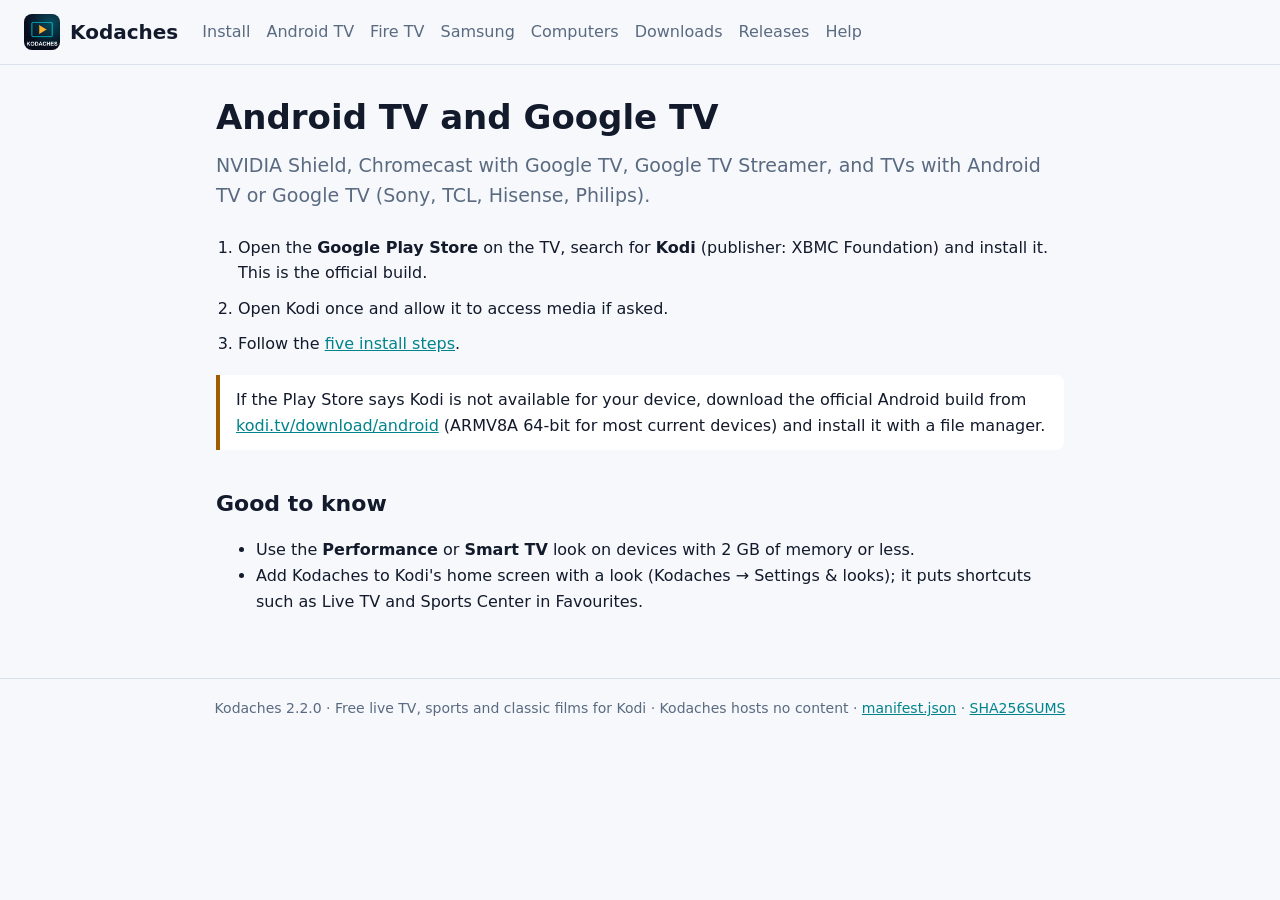
==== android/index.html @ f25d89f1 "Kodaches 2.2.0" ====
<!doctype html>
<html lang="en">
<head>
<meta charset="utf-8">
<meta name="viewport" content="width=device-width, initial-scale=1">
<title>Android TV and Google TV · Kodaches</title>
<meta name="description" content="Install Kodaches for Kodi on Android TV, Fire TV, Windows, Linux and macOS.">
<link rel="icon" href="../assets/icon.png">
<link rel="stylesheet" href="../assets/site.css">
</head>
<body>
<header class="top">
  <a class="brand" href="../"><img src="../assets/icon.png" alt="" width="36" height="36">Kodaches</a>
  <nav>
    <a href="../install/">Install</a>
    <a href="../android/">Android TV</a>
    <a href="../firetv/">Fire TV</a>
    <a href="../samsung/">Samsung</a>
    <a href="../windows-linux/">Computers</a>
    <a href="../downloads/">Downloads</a>
    <a href="../releases/">Releases</a>
    <a href="../troubleshooting/">Help</a>
  </nav>
</header>
<main>
<h1>Android TV and Google TV</h1>
<p class="lead">NVIDIA Shield, Chromecast with Google TV, Google TV Streamer, and TVs with Android TV or Google TV (Sony, TCL, Hisense, Philips).</p>
<ol class="steps">
  <li>Open the <strong>Google Play Store</strong> on the TV, search for <strong>Kodi</strong> (publisher: XBMC Foundation) and install it. This is the official build.</li>
  <li>Open Kodi once and allow it to access media if asked.</li>
  <li>Follow the <a href="../install/">five install steps</a>.</li>
</ol>
<div class="note">If the Play Store says Kodi is not available for your device, download the official Android build from <a href="https://kodi.tv/download/android/">kodi.tv/download/android</a> (ARMV8A 64-bit for most current devices) and install it with a file manager.</div>
<h2>Good to know</h2>
<ul>
  <li>Use the <strong>Performance</strong> or <strong>Smart TV</strong> look on devices with 2 GB of memory or less.</li>
  <li>Add Kodaches to Kodi's home screen with a look (Kodaches → Settings &amp; looks); it puts shortcuts such as Live TV and Sports Center in Favourites.</li>
</ul>
</main>
<footer>
  Kodaches 2.2.0 · Free live TV, sports and classic films for Kodi · Kodaches hosts no content
  · <a href="../manifest.json">manifest.json</a> · <a href="../SHA256SUMS">SHA256SUMS</a>
</footer>
</body>
</html>
---- assets/site.css ----
:root{--bg:#0a1022;--panel:#121a33;--line:#24304f;--text:#e9eef7;--muted:#9fb0c8;--accent:#00b4be;--warm:#ffb02e;--code:#0d1530}
@media (prefers-color-scheme:light){:root{--bg:#f6f8fb;--panel:#fff;--line:#dbe2ec;--text:#121a2b;--muted:#5a6a80;--accent:#00838b;--warm:#a15c00;--code:#eef2f7}}
*{box-sizing:border-box}
body{margin:0;background:var(--bg);color:var(--text);font:16px/1.6 system-ui,-apple-system,"Segoe UI",Roboto,sans-serif}
a{color:var(--accent)}
.top{display:flex;flex-wrap:wrap;align-items:center;gap:12px 24px;padding:14px 24px;border-bottom:1px solid var(--line)}
.brand{display:flex;align-items:center;gap:10px;font-weight:700;font-size:20px;color:var(--text);text-decoration:none}
.brand img{border-radius:8px}
nav{display:flex;flex-wrap:wrap;gap:4px 16px}
nav a{color:var(--muted);text-decoration:none;font-weight:500}
nav a:hover{color:var(--text)}
main{max-width:880px;margin:0 auto;padding:32px 16px 48px}
h1{font-size:34px;line-height:1.2;margin:0 0 12px}
h2{font-size:22px;margin:36px 0 10px}
.lead{font-size:19px;color:var(--muted);margin:0 0 24px}
.cards{display:grid;grid-template-columns:repeat(auto-fit,minmax(220px,1fr));gap:14px;margin:24px 0}
.card{background:var(--panel);border:1px solid var(--line);border-radius:12px;padding:16px 18px;text-decoration:none;color:var(--text)}
.card strong{display:block;font-size:18px;margin-bottom:4px}
.card span{color:var(--muted);font-size:15px}
a.card:hover{border-color:var(--accent)}
ol.steps{padding-left:22px}
ol.steps li{margin:10px 0}
code,.url{background:var(--code);border:1px solid var(--line);border-radius:6px;padding:2px 7px;font:15px ui-monospace,SFMono-Regular,Menlo,monospace;word-break:break-all}
.url{display:inline-block;font-size:17px;padding:6px 10px;margin:4px 0}
.note{border-left:4px solid var(--warm);background:var(--panel);padding:12px 16px;border-radius:0 8px 8px 0;margin:18px 0}
.ok{border-left-color:var(--accent)}
table{width:100%;border-collapse:collapse;margin:12px 0;font-size:15px}
th,td{text-align:left;padding:8px 10px;border-bottom:1px solid var(--line);vertical-align:top}
td code{font-size:13px}
.qr{display:flex;flex-wrap:wrap;gap:24px;margin:16px 0}
.qr figure{margin:0;text-align:center;color:var(--muted);font-size:14px}
.qr img{width:180px;height:180px;background:#fff;padding:6px;border-radius:8px}
footer{border-top:1px solid var(--line);color:var(--muted);font-size:14px;padding:18px 24px;text-align:center}
@media (max-width:600px){h1{font-size:28px}.top{padding:12px 16px}}
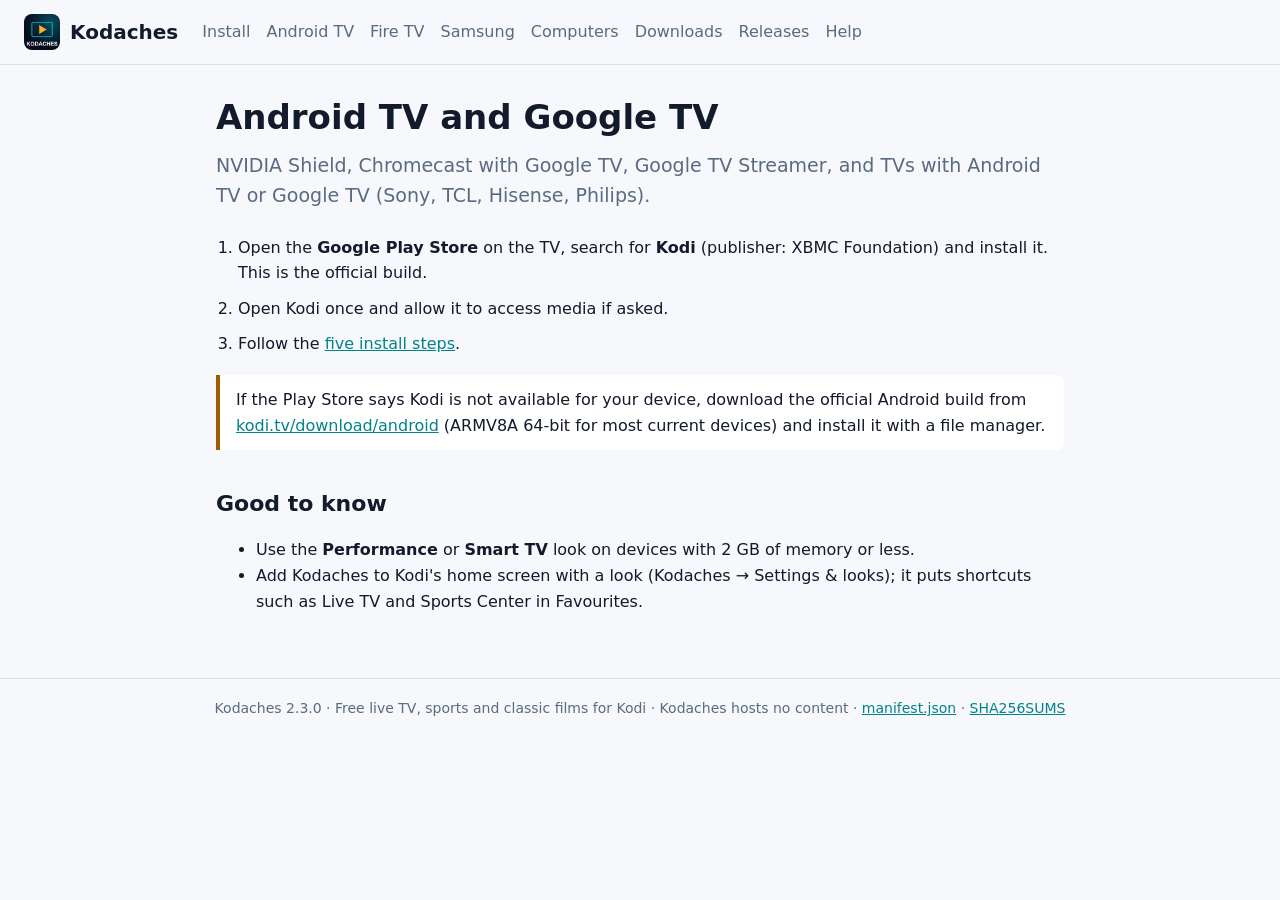
==== commit 6f545544: "Kodaches 2.3.0" ====
--- a/android/index.html
+++ b/android/index.html
@@ -38,7 +38,7 @@
 </ul>
 </main>
 <footer>
-  Kodaches 2.2.0 · Free live TV, sports and classic films for Kodi · Kodaches hosts no content
+  Kodaches 2.3.0 · Free live TV, sports and classic films for Kodi · Kodaches hosts no content
   · <a href="../manifest.json">manifest.json</a> · <a href="../SHA256SUMS">SHA256SUMS</a>
 </footer>
 </body>
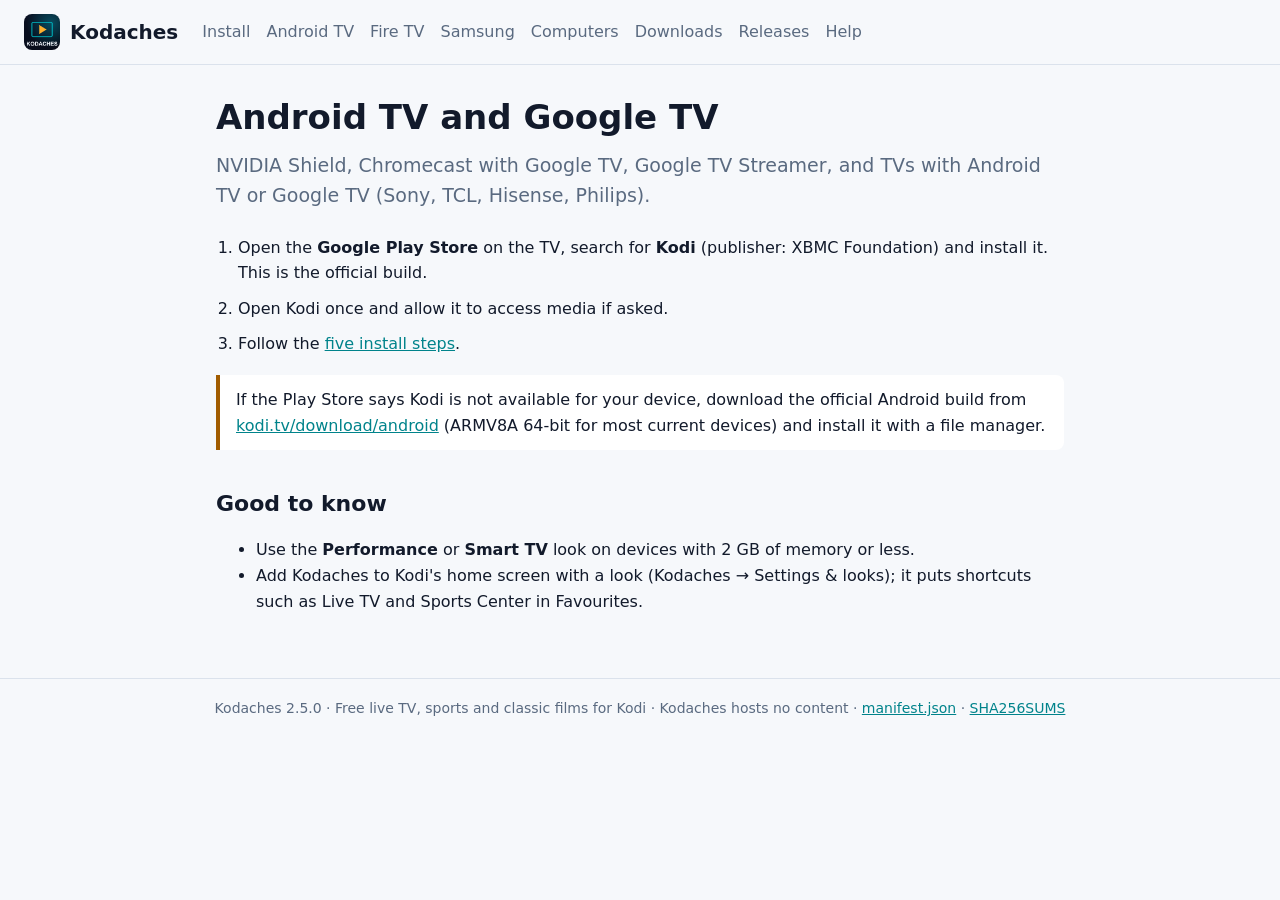
==== commit 4166c3a4: "Kodaches 2.5.0" ====
--- a/android/index.html
+++ b/android/index.html
@@ -38,7 +38,7 @@
 </ul>
 </main>
 <footer>
-  Kodaches 2.3.0 · Free live TV, sports and classic films for Kodi · Kodaches hosts no content
+  Kodaches 2.5.0 · Free live TV, sports and classic films for Kodi · Kodaches hosts no content
   · <a href="../manifest.json">manifest.json</a> · <a href="../SHA256SUMS">SHA256SUMS</a>
 </footer>
 </body>
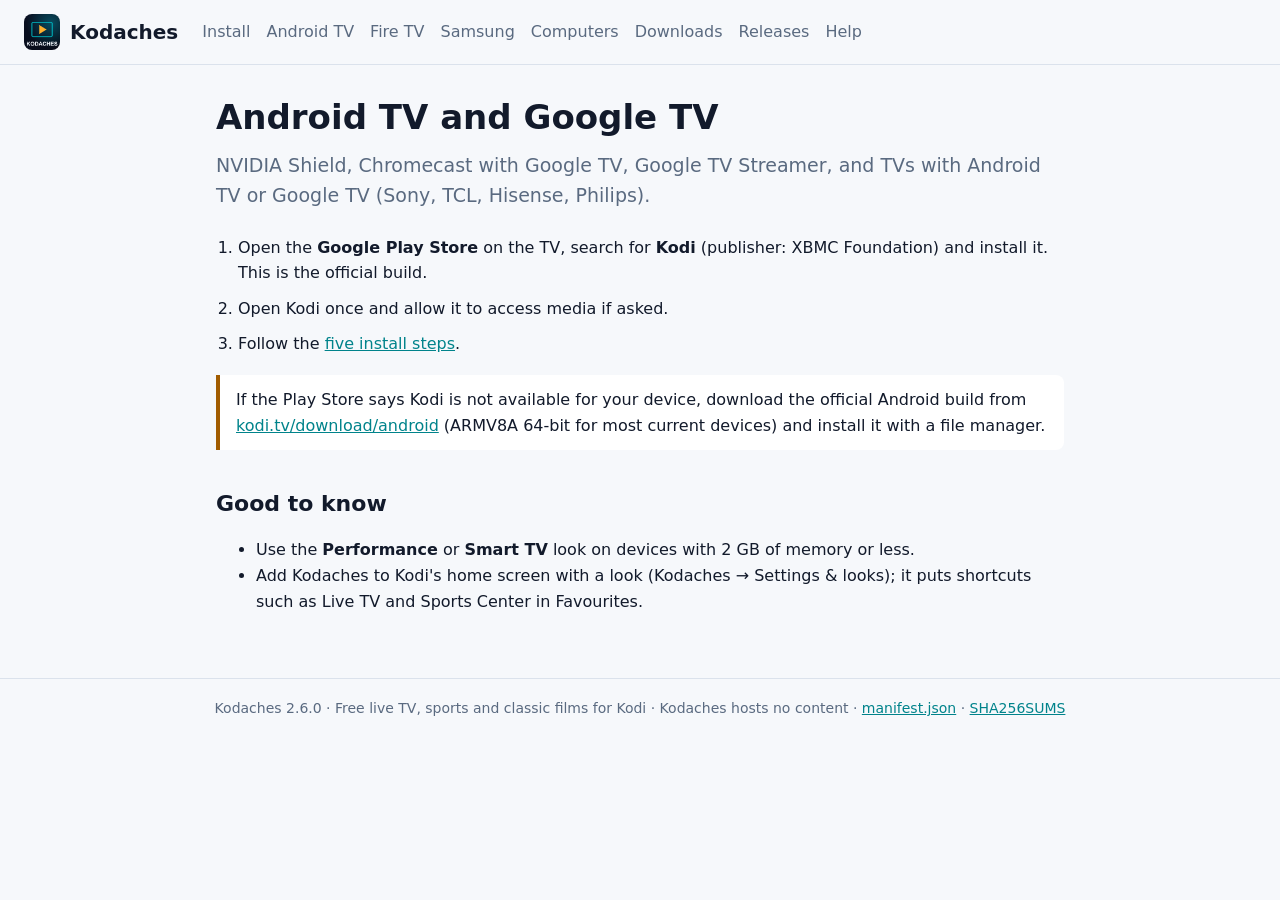
==== commit 8b6a3755: "Kodaches 2.6.0" ====
--- a/android/index.html
+++ b/android/index.html
@@ -38,7 +38,7 @@
 </ul>
 </main>
 <footer>
-  Kodaches 2.5.0 · Free live TV, sports and classic films for Kodi · Kodaches hosts no content
+  Kodaches 2.6.0 · Free live TV, sports and classic films for Kodi · Kodaches hosts no content
   · <a href="../manifest.json">manifest.json</a> · <a href="../SHA256SUMS">SHA256SUMS</a>
 </footer>
 </body>
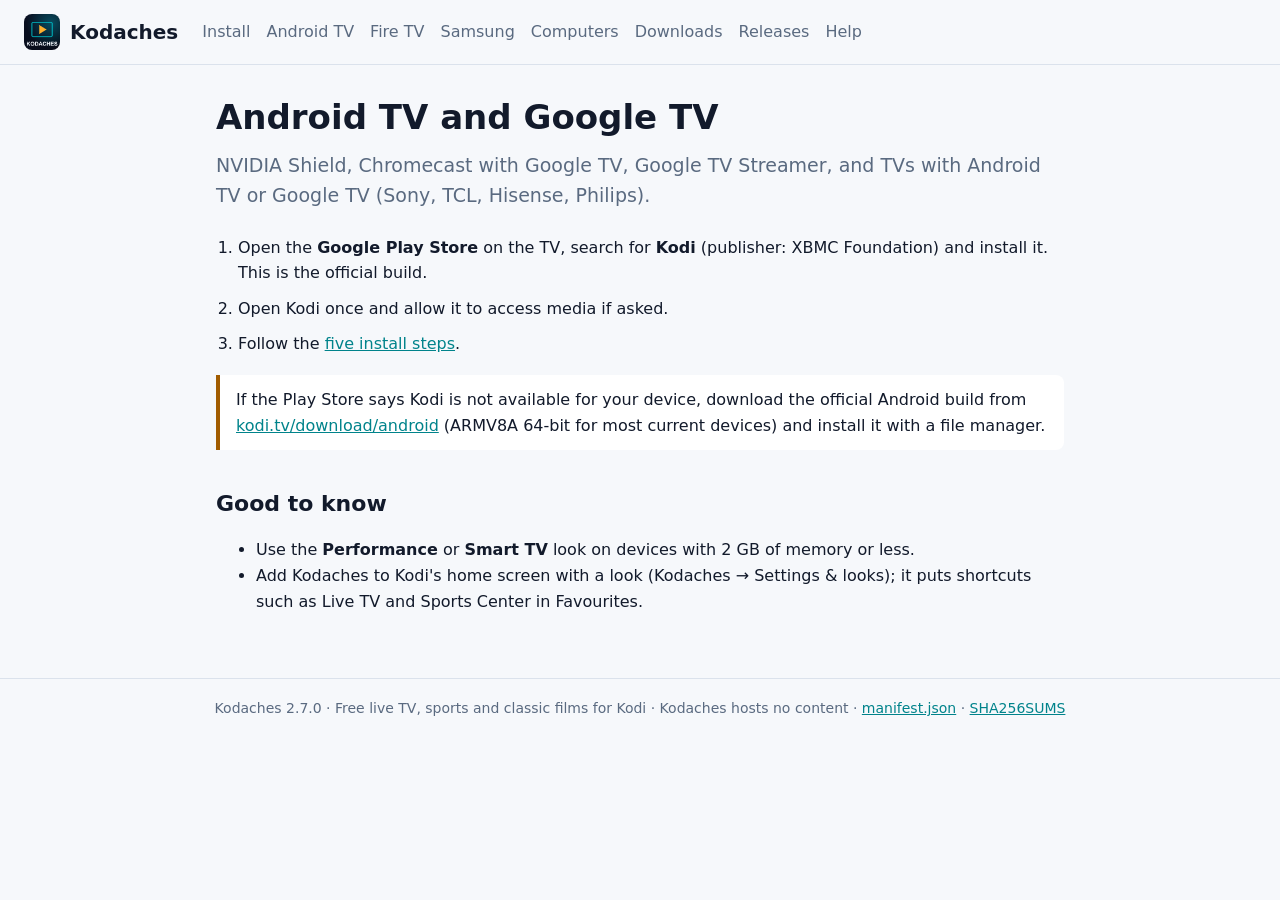
==== commit c5889a7f: "Kodaches 2.7.0" ====
--- a/android/index.html
+++ b/android/index.html
@@ -38,7 +38,7 @@
 </ul>
 </main>
 <footer>
-  Kodaches 2.6.0 · Free live TV, sports and classic films for Kodi · Kodaches hosts no content
+  Kodaches 2.7.0 · Free live TV, sports and classic films for Kodi · Kodaches hosts no content
   · <a href="../manifest.json">manifest.json</a> · <a href="../SHA256SUMS">SHA256SUMS</a>
 </footer>
 </body>
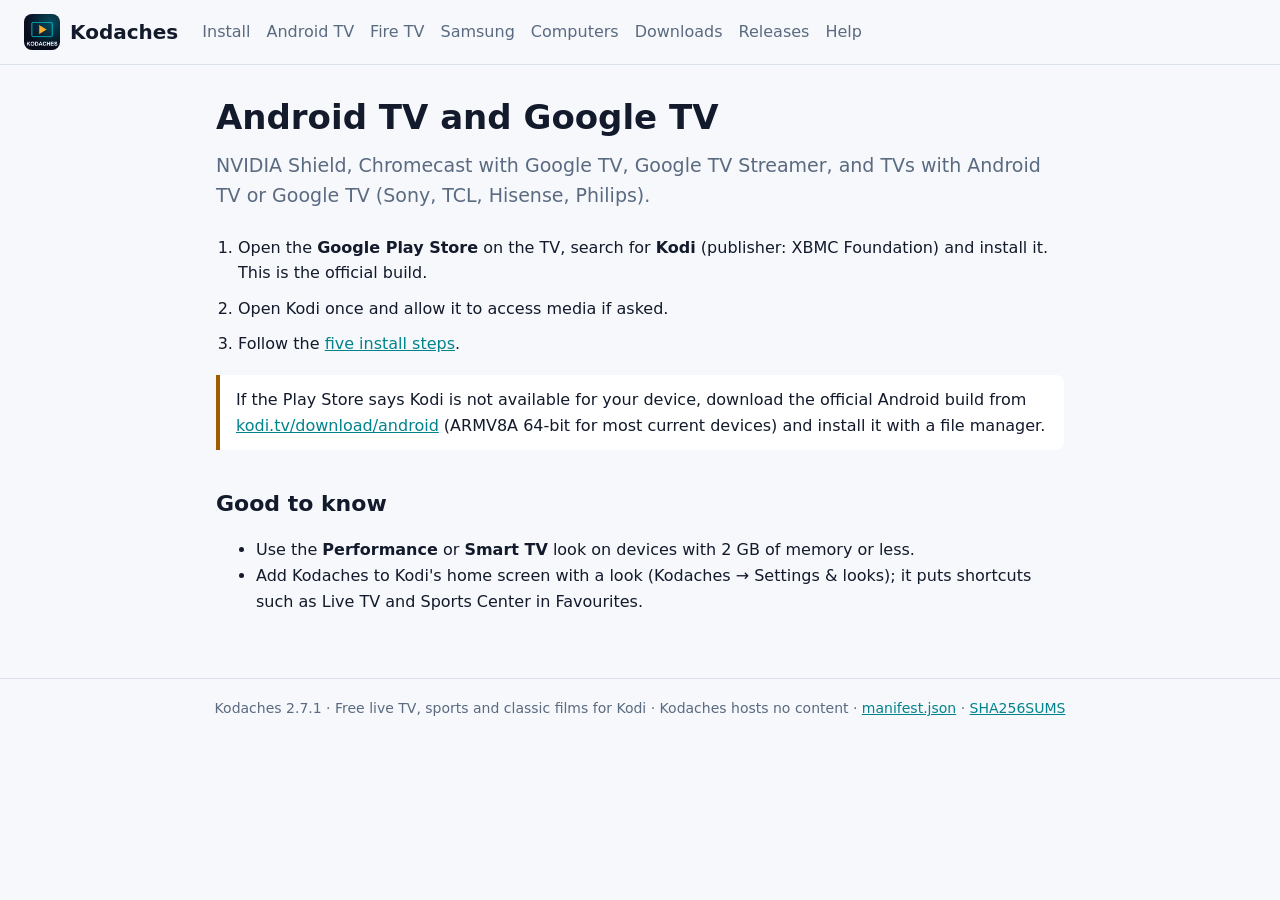
==== commit 5ffebf7c: "Kodaches 2.7.1" ====
--- a/android/index.html
+++ b/android/index.html
@@ -38,7 +38,7 @@
 </ul>
 </main>
 <footer>
-  Kodaches 2.7.0 · Free live TV, sports and classic films for Kodi · Kodaches hosts no content
+  Kodaches 2.7.1 · Free live TV, sports and classic films for Kodi · Kodaches hosts no content
   · <a href="../manifest.json">manifest.json</a> · <a href="../SHA256SUMS">SHA256SUMS</a>
 </footer>
 </body>
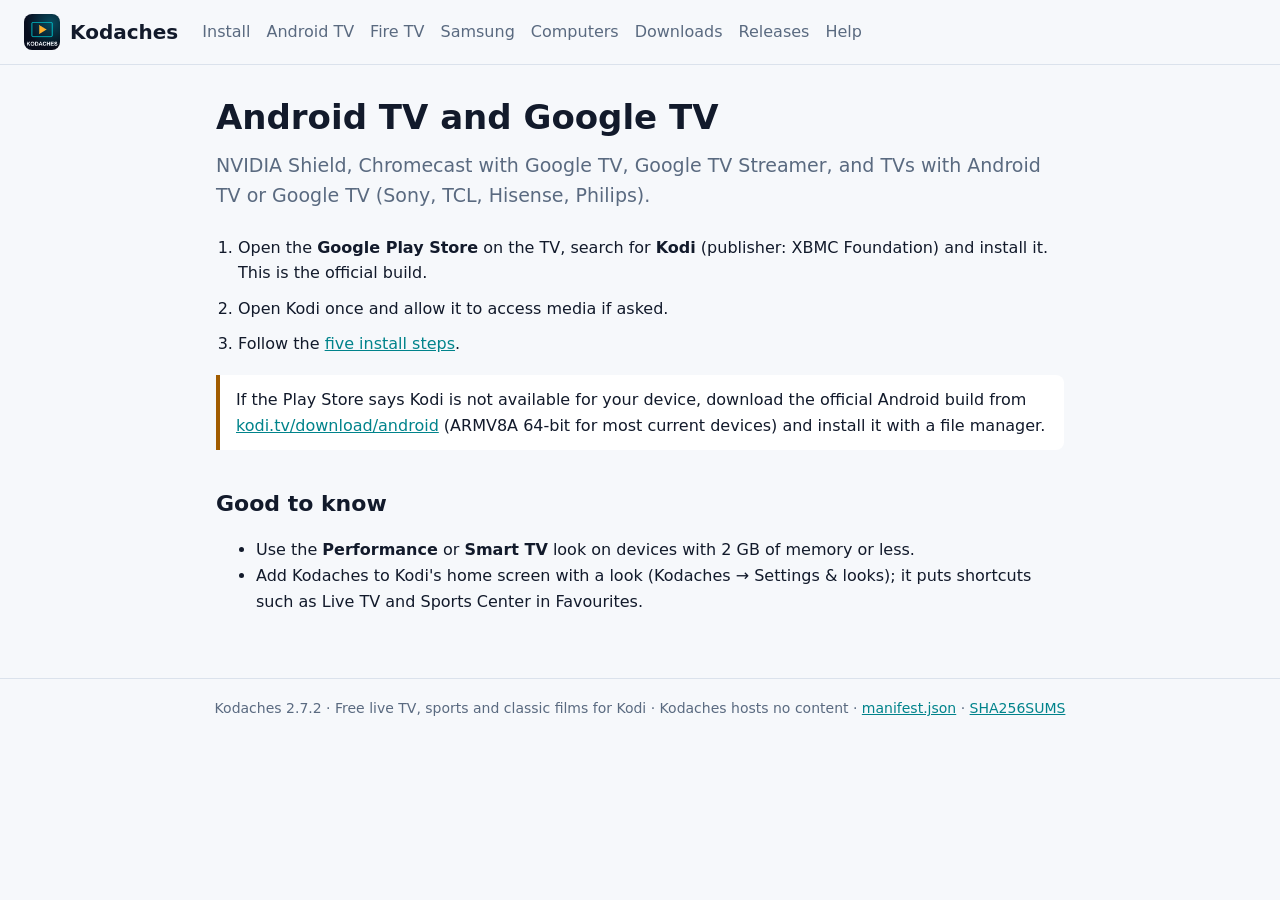
==== commit f53616d5: "Kodaches 2.7.2" ====
--- a/android/index.html
+++ b/android/index.html
@@ -38,7 +38,7 @@
 </ul>
 </main>
 <footer>
-  Kodaches 2.7.1 · Free live TV, sports and classic films for Kodi · Kodaches hosts no content
+  Kodaches 2.7.2 · Free live TV, sports and classic films for Kodi · Kodaches hosts no content
   · <a href="../manifest.json">manifest.json</a> · <a href="../SHA256SUMS">SHA256SUMS</a>
 </footer>
 </body>
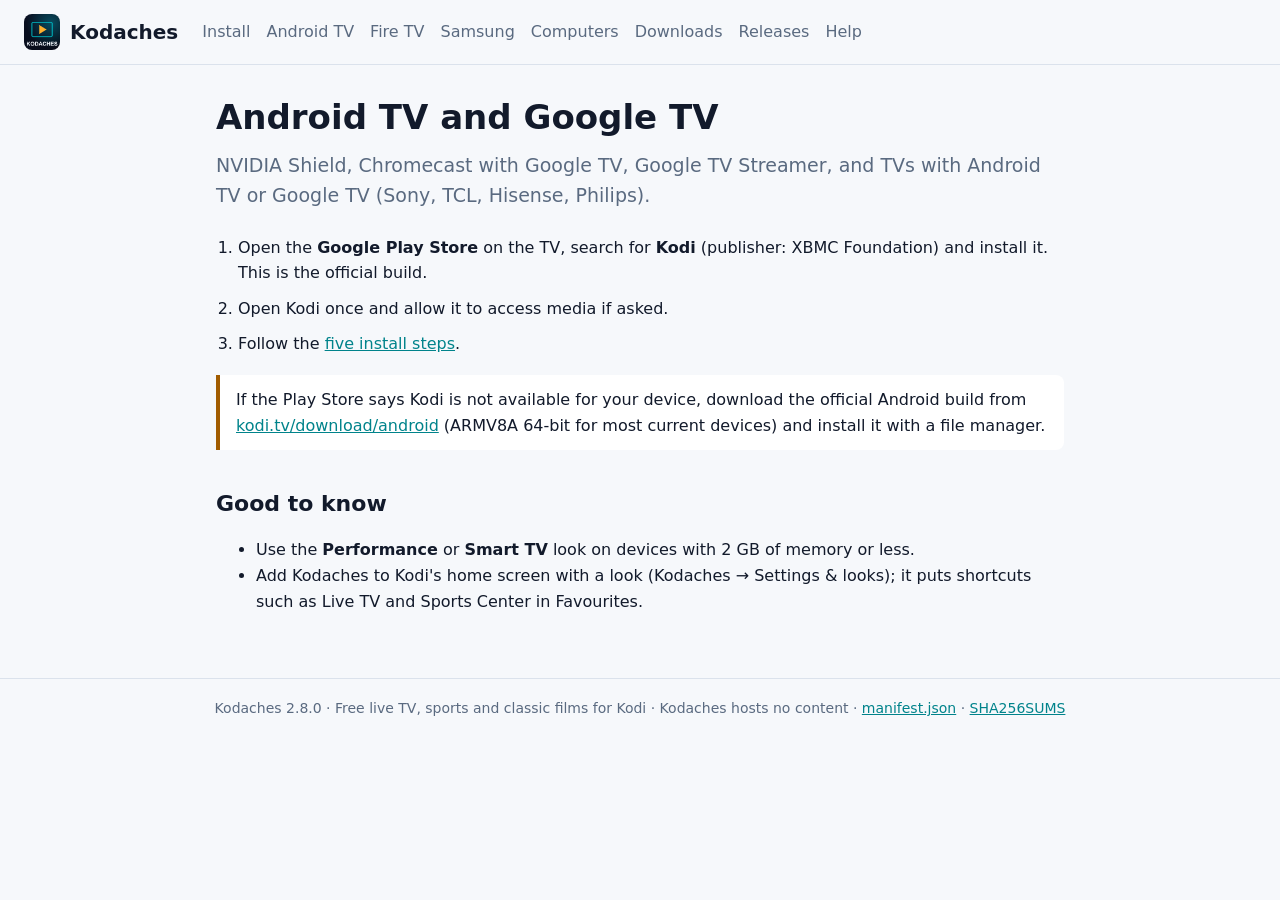
==== commit d39f119a: "Kodaches 2.8.0" ====
--- a/android/index.html
+++ b/android/index.html
@@ -38,7 +38,7 @@
 </ul>
 </main>
 <footer>
-  Kodaches 2.7.2 · Free live TV, sports and classic films for Kodi · Kodaches hosts no content
+  Kodaches 2.8.0 · Free live TV, sports and classic films for Kodi · Kodaches hosts no content
   · <a href="../manifest.json">manifest.json</a> · <a href="../SHA256SUMS">SHA256SUMS</a>
 </footer>
 </body>
